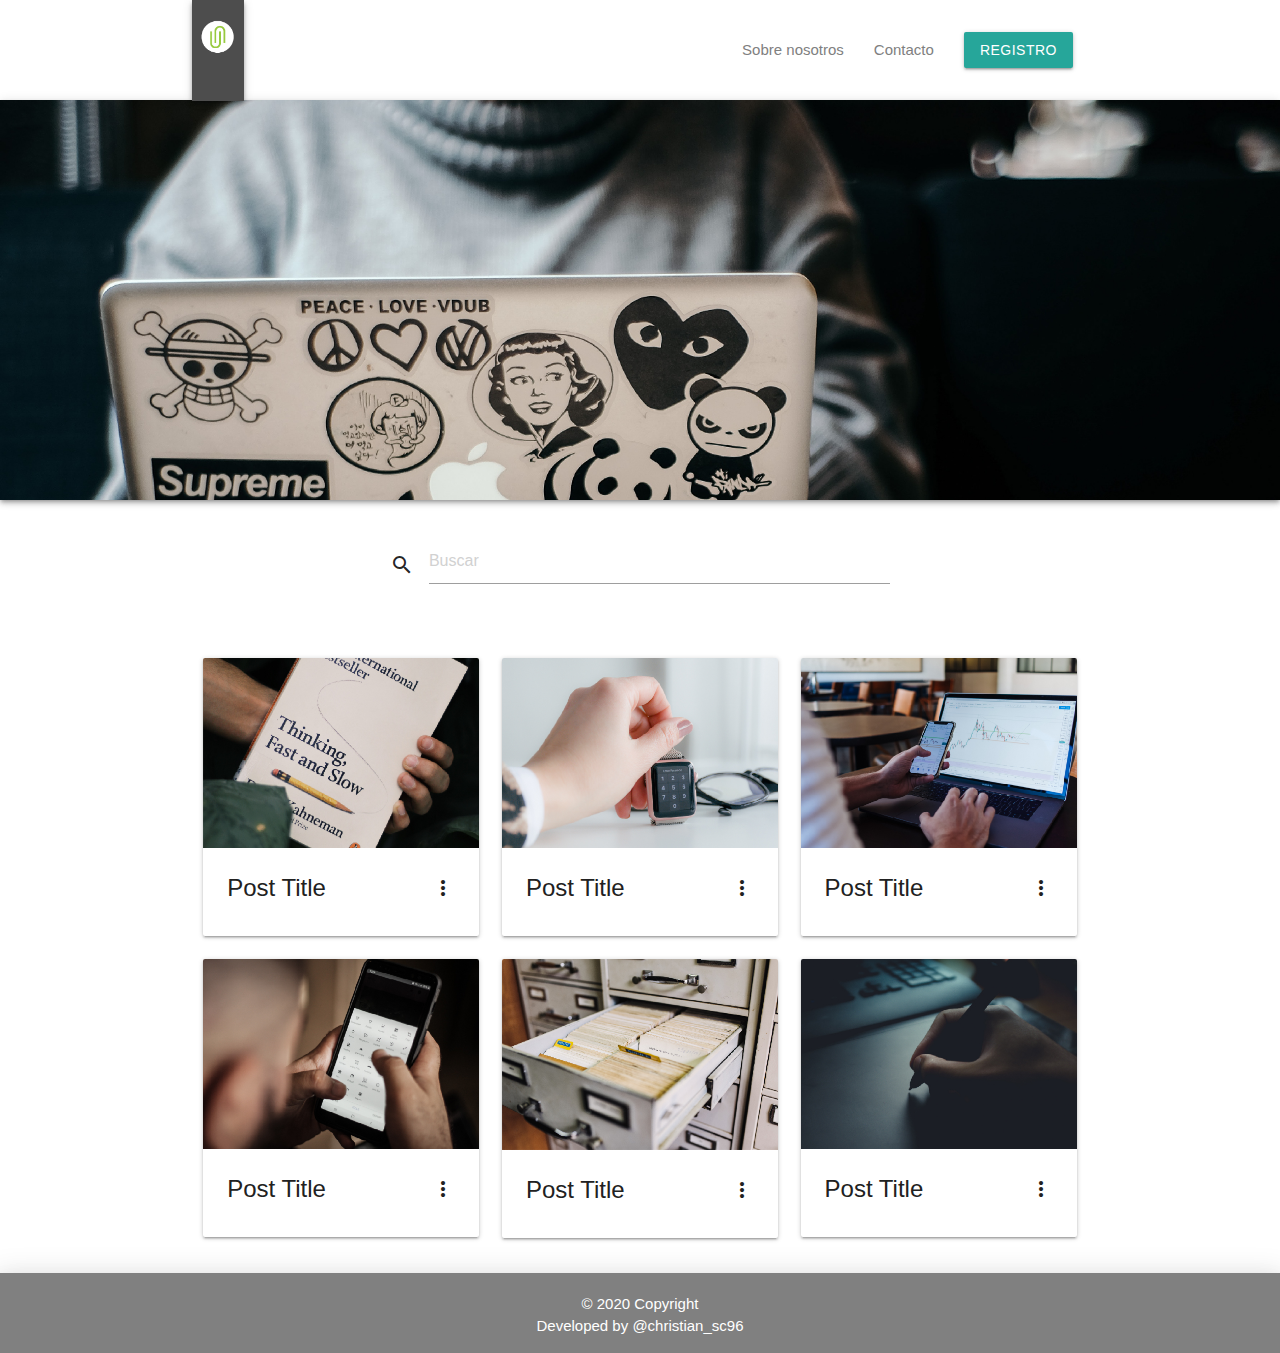
==== index.html @ 6c3cb89f "Blog-Dev" ====
<!DOCTYPE html>
<html lang="es">

<head>
    <meta charset="UTF-8">
    <meta name="viewport" content="width=device-width, initial-scale=1.0">
    <title>Mi Blog</title>

    <!--Import Google Icon Font-->
    <link href="https://fonts.googleapis.com/icon?family=Material+Icons" rel="stylesheet">

    <!--Import materialize.css-->
    <link rel="stylesheet" href="https://cdnjs.cloudflare.com/ajax/libs/materialize/1.0.0/css/materialize.min.css">

    <link rel="stylesheet" href="css/styles.css">
</head>

<body>

    <header>
        <nav class="container">
            <a href="index.html" class="brand-logo valign-wrapper">
                <img class="responsive-img left z-depth-2" src="assets/img/Logo.jpg" alt="Logo del Blog">
            </a>

            <ul class="right valign-wrapper">
                <li>
                    <a href="index.html">Sobre nosotros</a>
                </li>
                <li>
                    <a href="index.html">Contacto</a>
                </li>
                <li>
                    <a class="btn" href="register.html">Registro</a>
                </li>
            </ul>
        </nav>
        <section class="header-main-pic z-depth-2">
        </section>
    </header>
    <main class="container">
        <section>
            <div class="section">
                <div class="row">
                    <div class="col m7 input-field input-container">
                        <i class="material-icons">search</i>
                        <input type="text" name="search" id="search" placeholder="Buscar">
                    </div>
                </div>
            </div>
        </section>
        <section>
            <div class="row">
                <article class="col s12 m6 l4">
                    <div class="card">
                        <div class="card-image waves-effect waves-block waves-light">
                            <img class="activator" src="assets/img/card1.jpg" alt="Imagen Bloc">
                        </div>
                        <div class="card-content">
                            <span class="card-title activator grey-text text-darken-4">Post Title <i
                                    class="material-icons right">more_vert</i></span>
                        </div>
                        <div class="card-reveal">
                            <span class="card-title grey-text text-darken-4">Post Title<i
                                    class="material-icons right">close</i></span>
                            <p>Here is some more information about this product that is only revealed once clicked on.
                            </p>
                            <a href="post.html" class="right waves-effect waves-teal btn-flat teal lighten-5 ">Ir</a>
                        </div>
                    </div>
                </article>

                <article class="col s12 m6 l4">
                    <div class="card">
                        <div class="card-image waves-effect waves-block waves-light">
                            <img class="activator" src="assets/img/card2.jpg" alt="Imagen Bloc">
                        </div>
                        <div class="card-content">
                            <span class="card-title activator grey-text text-darken-4">Post Title <i
                                    class="material-icons right">more_vert</i></span>
                        </div>
                        <div class="card-reveal">
                            <span class="card-title grey-text text-darken-4">Post Title<i
                                    class="material-icons right">close</i></span>
                            <p>Here is some more information about this product that is only revealed once clicked on.
                            </p>
                            <a href="post.html" class="right waves-effect waves-teal btn-flat teal lighten-5 ">Ir</a>
                        </div>
                    </div>
                </article>

                <article class="col s12 m6 l4">
                    <div class="card">
                        <div class="card-image waves-effect waves-block waves-light">
                            <img class="activator" src="assets/img/card3.jpg" alt="Imagen Bloc">
                        </div>
                        <div class="card-content">
                            <span class="card-title activator grey-text text-darken-4">Post Title <i
                                    class="material-icons right">more_vert</i></span>
                        </div>
                        <div class="card-reveal">
                            <span class="card-title grey-text text-darken-4">Post Title<i
                                    class="material-icons right">close</i></span>
                            <p>Here is some more information about this product that is only revealed once clicked on.
                            </p>
                            <a href="post.html" class="right waves-effect waves-teal btn-flat teal lighten-5 ">Ir</a>
                        </div>
                    </div>
                </article>

                <article class="col s12 m6 l4">
                    <div class="card">
                        <div class="card-image waves-effect waves-block waves-light">
                            <img class="activator" src="assets/img/card4.jpg" alt="Imagen Bloc">
                        </div>
                        <div class="card-content">
                            <span class="card-title activator grey-text text-darken-4">Post Title <i
                                    class="material-icons right">more_vert</i></span>
                        </div>
                        <div class="card-reveal">
                            <span class="card-title grey-text text-darken-4">Post Title<i
                                    class="material-icons right">close</i></span>
                            <p>Here is some more information about this product that is only revealed once clicked on.
                            </p>
                            <a href="post.html" class="right waves-effect waves-teal btn-flat teal lighten-5 ">Ir</a>
                        </div>
                    </div>
                </article>

                <article class="col s12 m6 l4">
                    <div class="card">
                        <div class="card-image waves-effect waves-block waves-light">
                            <img class="activator" src="assets/img/card5.jpg" alt="Imagen Bloc">
                        </div>
                        <div class="card-content">
                            <span class="card-title activator grey-text text-darken-4">Post Title <i
                                    class="material-icons right">more_vert</i></span>
                        </div>
                        <div class="card-reveal">
                            <span class="card-title grey-text text-darken-4">Post Title<i
                                    class="material-icons right">close</i></span>
                            <p>Here is some more information about this product that is only revealed once clicked on.
                            </p>
                            <a href="post.html" class="right waves-effect waves-teal btn-flat teal lighten-5 ">Ir</a>
                        </div>
                    </div>
                </article>

                <article class="col s12 m6 l4">
                    <div class="card">
                        <div class="card-image waves-effect waves-block waves-light">
                            <img class="activator" src="assets/img/card6.jpg" alt="Imagen Bloc">
                        </div>
                        <div class="card-content">
                            <span class="card-title activator grey-text text-darken-4">Post Title <i
                                    class="material-icons right">more_vert</i></span>
                        </div>
                        <div class="card-reveal">
                            <span class="card-title grey-text text-darken-4">Post Title<i
                                    class="material-icons right">close</i></span>
                            <p>Here is some more information about this product that is only revealed once clicked on.
                            </p>
                            <a href="post.html" class="right waves-effect waves-teal btn-flat teal lighten-5 ">Ir</a>
                        </div>
                    </div>
                </article>
            </div>
        </section>
    </main>

    <footer class="page-footer z-depth-4">
        <span>© 2020 Copyright <br> Developed by @christian_sc96</span>
    </footer>

    <!--JavaScript at end of body for optimized loading-->
    <script src="https://cdnjs.cloudflare.com/ajax/libs/materialize/1.0.0/js/materialize.min.js"></script>
</body>

</html>
---- css/styles.css ----
body{
    margin: 0;
    padding: 0;
    display: flex;
    min-height: 100vh;
    flex-direction: column;
}

header{
    height: 500px;
}

header nav{
    height: 100px;
    background-color: white;
    box-shadow: none;
}

nav .brand-logo{
   height: 100px;
   left: 15%;
}

nav .brand-logo img{
    width: 52px;
}

header nav ul{
    height: 100px;
}

header nav ul a{
    color: gray;
}

.header-main-pic{
    width: 100%;
    height: 400px;
    background-image: url('../assets/img/Banner.jpg');
    background-repeat: no-repeat;
    background-position: center;
    background-size: cover;
}

.input-field.input-container{
    float: none;
    height: 100px;
    display: flex;
    align-items: center;
    justify-content: center;
    margin: 0 auto;
}

.input-field > #search{
    margin-left: 15px;
}

footer.page-footer{
    height: 80px;
    background-color: gray;
    bottom: 0;
    color: white;
    text-align: center;
}

/*Post*/
.post-pic{
    width: 100%;
    height: 400px;
    background-image: url('https://picsum.photos/1000/400');
    background-repeat: no-repeat;
    background-position: center;
    background-size: cover;
}

/*Register*/
.register-title{
    margin-top: 80px;
}

.register-header{
    height: 400px;
}
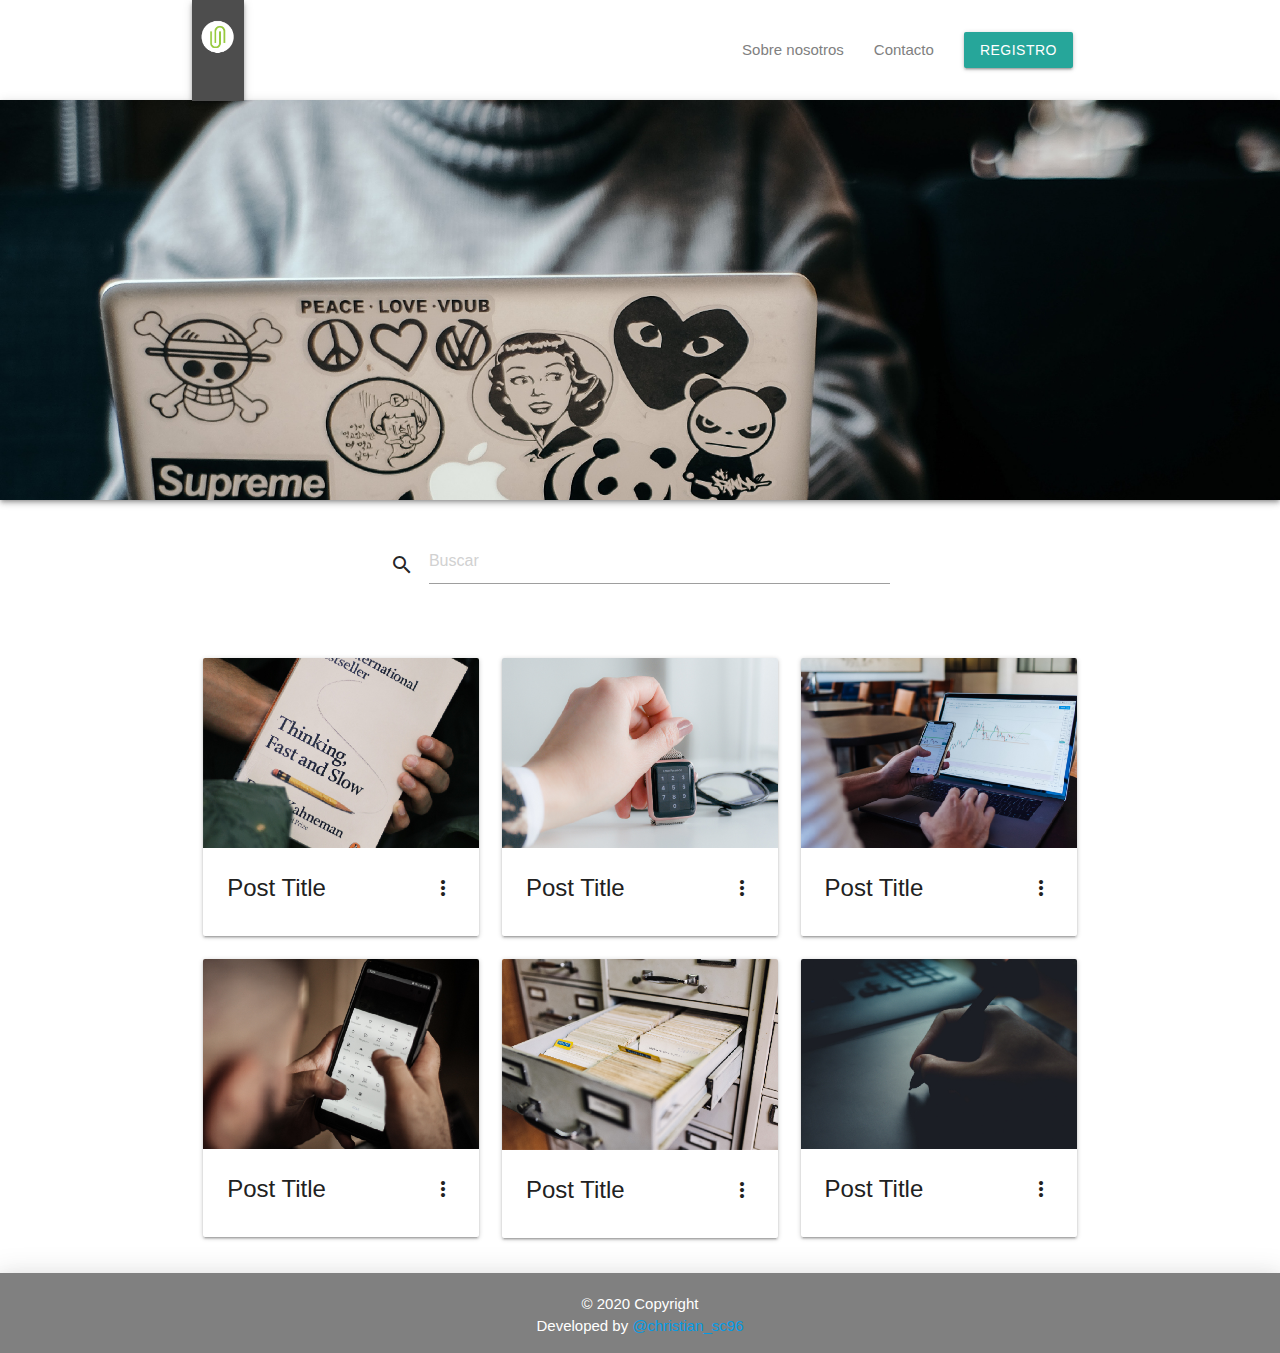
==== commit e47761df: "Update index.html" ====
--- a/index.html
+++ b/index.html
@@ -169,11 +169,11 @@
     </main>
 
     <footer class="page-footer z-depth-4">
-        <span>© 2020 Copyright <br> Developed by @christian_sc96</span>
+        <span>© 2020 Copyright <br> Developed by <a href="https://twitter.com/christian_sc96"> @christian_sc96 </a></span>
     </footer>
 
     <!--JavaScript at end of body for optimized loading-->
     <script src="https://cdnjs.cloudflare.com/ajax/libs/materialize/1.0.0/js/materialize.min.js"></script>
 </body>
 
-</html>+</html>
